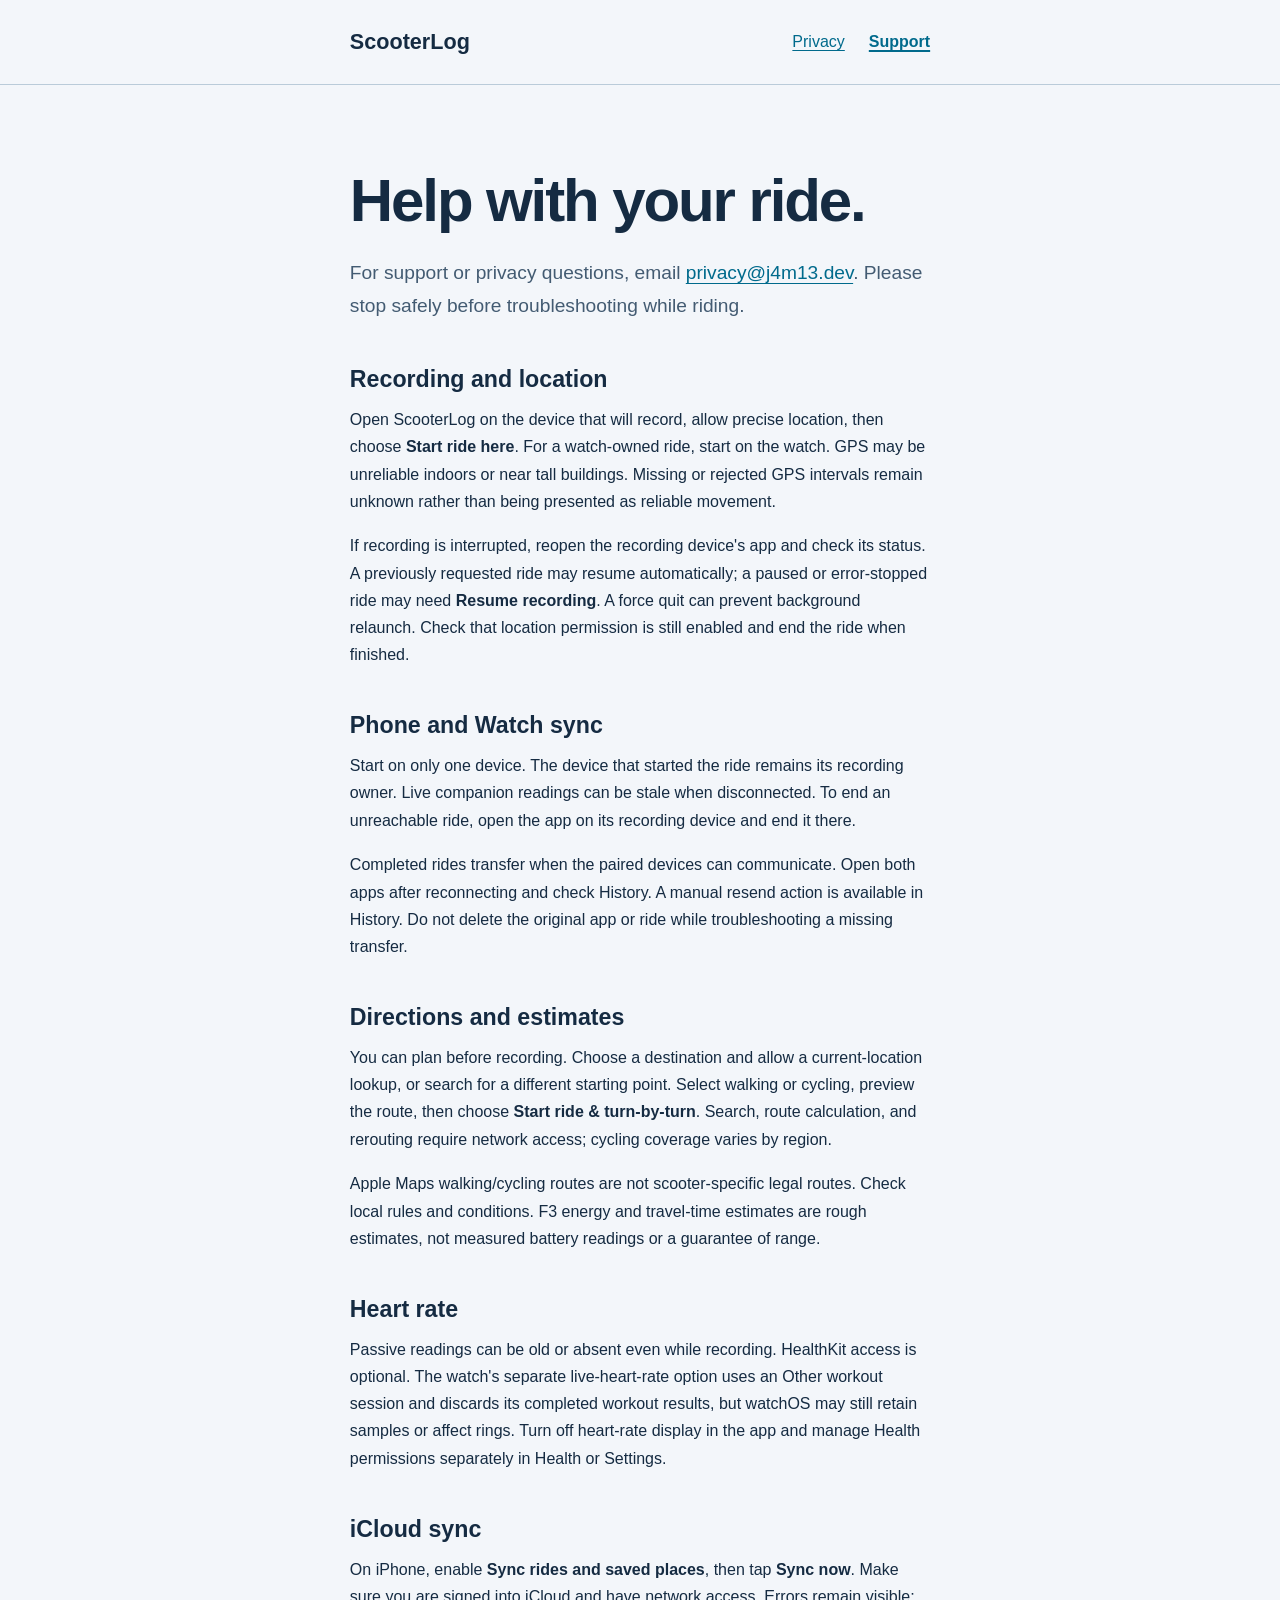
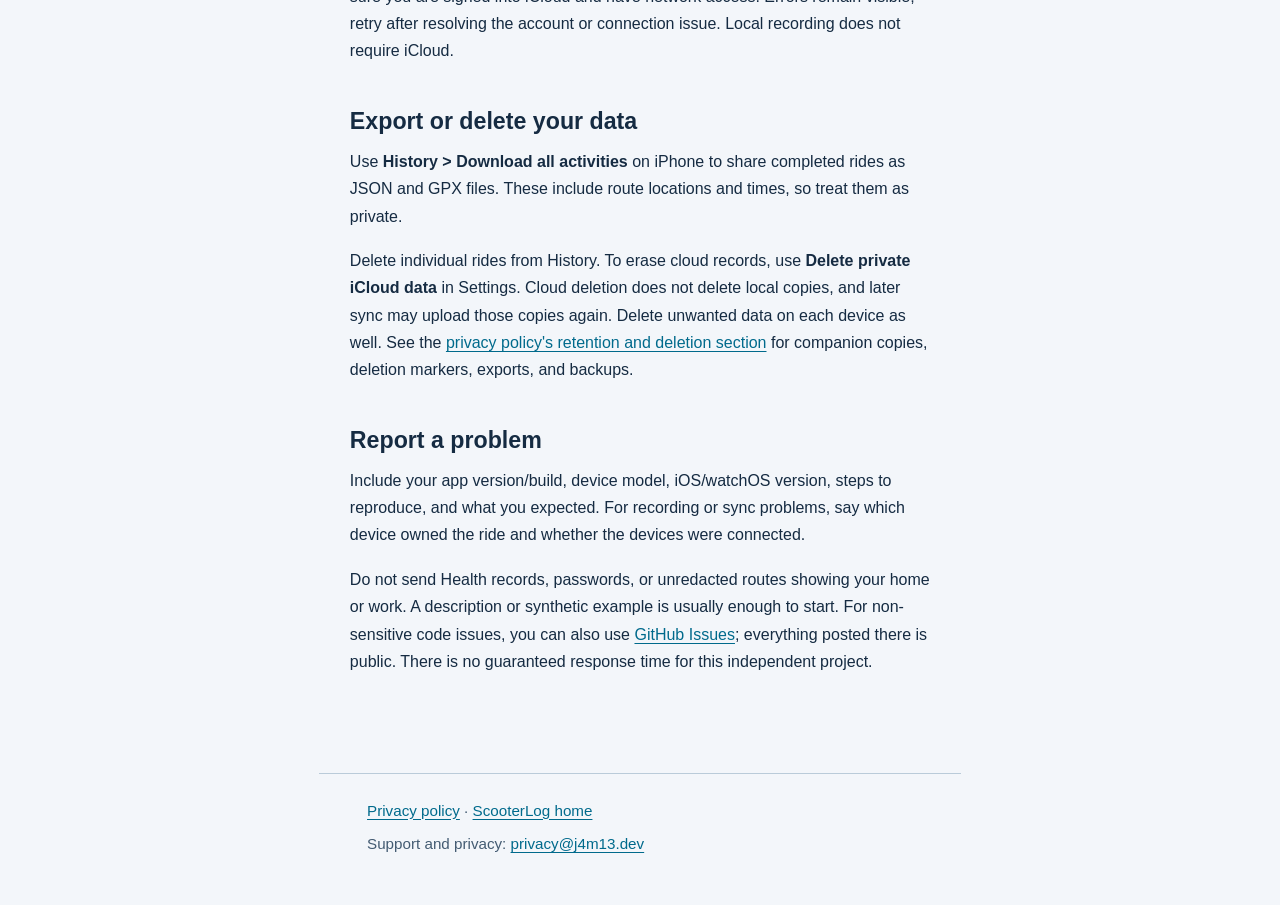
==== docs/support/index.html @ 21cbe698 "Add privacy and support site with MIT contribution guidance Co-authored-by: Copilot App <223556219+C" ====
<!doctype html>
<html lang="en">
<head>
  <meta charset="utf-8">
  <meta name="viewport" content="width=device-width, initial-scale=1">
  <meta name="description" content="Get help with ScooterLog recording, Apple Watch sync, directions, ride exports, and data deletion.">
  <title>Support — ScooterLog</title>
  <link rel="stylesheet" href="../styles.css">
</head>
<body>
  <a class="skip-link" href="#main">Skip to content</a>
  <header>
    <nav class="shell" aria-label="Main navigation">
      <a class="brand" href="../">ScooterLog</a>
      <a href="../privacy/">Privacy</a>
      <a href="./" aria-current="page">Support</a>
    </nav>
  </header>
  <main class="shell" id="main">
    <h1>Help with your ride.</h1>
    <p class="lead">For support or privacy questions, email <a href="mailto:privacy@j4m13.dev">privacy@j4m13.dev</a>. Please stop safely before troubleshooting while riding.</p>
    <h2>Recording and location</h2>
    <p>Open ScooterLog on the device that will record, allow precise location, then choose <strong>Start ride here</strong>. For a watch-owned ride, start on the watch. GPS may be unreliable indoors or near tall buildings. Missing or rejected GPS intervals remain unknown rather than being presented as reliable movement.</p>
    <p>If recording is interrupted, reopen the recording device's app and check its status. A previously requested ride may resume automatically; a paused or error-stopped ride may need <strong>Resume recording</strong>. A force quit can prevent background relaunch. Check that location permission is still enabled and end the ride when finished.</p>
    <h2>Phone and Watch sync</h2>
    <p>Start on only one device. The device that started the ride remains its recording owner. Live companion readings can be stale when disconnected. To end an unreachable ride, open the app on its recording device and end it there.</p>
    <p>Completed rides transfer when the paired devices can communicate. Open both apps after reconnecting and check History. A manual resend action is available in History. Do not delete the original app or ride while troubleshooting a missing transfer.</p>
    <h2>Directions and estimates</h2>
    <p>You can plan before recording. Choose a destination and allow a current-location lookup, or search for a different starting point. Select walking or cycling, preview the route, then choose <strong>Start ride &amp; turn-by-turn</strong>. Search, route calculation, and rerouting require network access; cycling coverage varies by region.</p>
    <p>Apple Maps walking/cycling routes are not scooter-specific legal routes. Check local rules and conditions. F3 energy and travel-time estimates are rough estimates, not measured battery readings or a guarantee of range.</p>
    <h2>Heart rate</h2>
    <p>Passive readings can be old or absent even while recording. HealthKit access is optional. The watch's separate live-heart-rate option uses an Other workout session and discards its completed workout results, but watchOS may still retain samples or affect rings. Turn off heart-rate display in the app and manage Health permissions separately in Health or Settings.</p>
    <h2>iCloud sync</h2>
    <p>On iPhone, enable <strong>Sync rides and saved places</strong>, then tap <strong>Sync now</strong>. Make sure you are signed into iCloud and have network access. Errors remain visible; retry after resolving the account or connection issue. Local recording does not require iCloud.</p>
    <h2>Export or delete your data</h2>
    <p>Use <strong>History &gt; Download all activities</strong> on iPhone to share completed rides as JSON and GPX files. These include route locations and times, so treat them as private.</p>
    <p>Delete individual rides from History. To erase cloud records, use <strong>Delete private iCloud data</strong> in Settings. Cloud deletion does not delete local copies, and later sync may upload those copies again. Delete unwanted data on each device as well. See the <a href="../privacy/#choices">privacy policy's retention and deletion section</a> for companion copies, deletion markers, exports, and backups.</p>
    <h2>Report a problem</h2>
    <p>Include your app version/build, device model, iOS/watchOS version, steps to reproduce, and what you expected. For recording or sync problems, say which device owned the ride and whether the devices were connected.</p>
    <p>Do not send Health records, passwords, or unredacted routes showing your home or work. A description or synthetic example is usually enough to start. For non-sensitive code issues, you can also use <a href="https://github.com/jamierytlewski/ScooterLog/issues">GitHub Issues</a>; everything posted there is public. There is no guaranteed response time for this independent project.</p>
  </main>
  <footer class="shell">
    <p><a href="../privacy/">Privacy policy</a> · <a href="../">ScooterLog home</a></p>
    <p>Support and privacy: <a href="mailto:privacy@j4m13.dev">privacy@j4m13.dev</a></p>
  </footer>
</body>
</html>
---- docs/styles.css ----
:root {
  color-scheme: light dark;
  --canvas: #f3f6fa;
  --ink: #152b42;
  --muted: #435b72;
  --accent: #006a8c;
  --rule: #bacbd9;
  --focus: #006a8c;
  font-family: -apple-system, BlinkMacSystemFont, "Segoe UI", sans-serif;
}

* { box-sizing: border-box; }
body { margin: 0; background: var(--canvas); color: var(--ink); line-height: 1.7; }
a { color: var(--accent); text-underline-offset: 0.2em; overflow-wrap: anywhere; }
a:hover { text-decoration-thickness: 0.15em; }
a:focus-visible { outline: 3px solid var(--focus); outline-offset: 5px; border-radius: 2px; }
.skip-link { position: absolute; top: -6rem; left: 1rem; padding: 0.75rem; background: var(--canvas); }
.skip-link:focus { top: 0.5rem; }
.shell { max-width: 76ch; margin-inline: auto; padding-inline: clamp(1.25rem, 5vw, 3rem); }
header { border-bottom: 1px solid var(--rule); }
header nav { display: flex; flex-wrap: wrap; align-items: center; gap: 0.25rem 1.5rem; padding-block: 1.25rem; }
header nav a { display: inline-flex; align-items: center; min-height: 44px; }
.brand { color: var(--ink); font-size: 1.35rem; font-weight: 750; text-decoration: none; margin-right: auto; }
header nav [aria-current="page"] { font-weight: 700; text-decoration-thickness: 0.15em; }
main { padding-block: clamp(2.5rem, 7vw, 5rem); }
h1, h2, h3 { line-height: 1.2; text-wrap: balance; }
h1 { font-size: clamp(2.25rem, 7vw, 3.75rem); letter-spacing: -0.035em; margin: 0 0 1.25rem; }
h2 { font-size: 1.45rem; margin: 2.75rem 0 0.75rem; }
h3 { font-size: 1.1rem; margin: 1.75rem 0 0.5rem; }
p, ul, ol { margin: 0 0 1.1rem; }
ul, ol { padding-left: 1.5rem; }
li { margin-block: 0.5rem; padding-left: 0.2rem; }
.lead { font-size: 1.2rem; color: var(--muted); }
.updated, footer { font-size: 0.95rem; color: var(--muted); }
.contents { padding-block: 1rem; border-block: 1px solid var(--rule); margin-block: 2rem; }
.contents p { margin-bottom: 0.5rem; font-weight: 650; }
.contents ul { margin-bottom: 0; }
.resources { list-style: none; padding: 0; margin-top: 2.5rem; border-top: 1px solid var(--rule); }
.resources li { padding: 1.5rem 0; margin: 0; border-bottom: 1px solid var(--rule); }
.resources a { font-size: 1.35rem; font-weight: 650; }
.resources p { margin: 0.4rem 0 0; color: var(--muted); }
footer { border-top: 1px solid var(--rule); padding-block: 1.5rem 2.5rem; }
footer p { margin-bottom: 0.5rem; }

@media (prefers-color-scheme: dark) {
  :root {
    --canvas: #071321;
    --ink: #edf4fa;
    --muted: #b6cadd;
    --accent: #63dcf5;
    --rule: #3a526a;
    --focus: #63dcf5;
  }
}
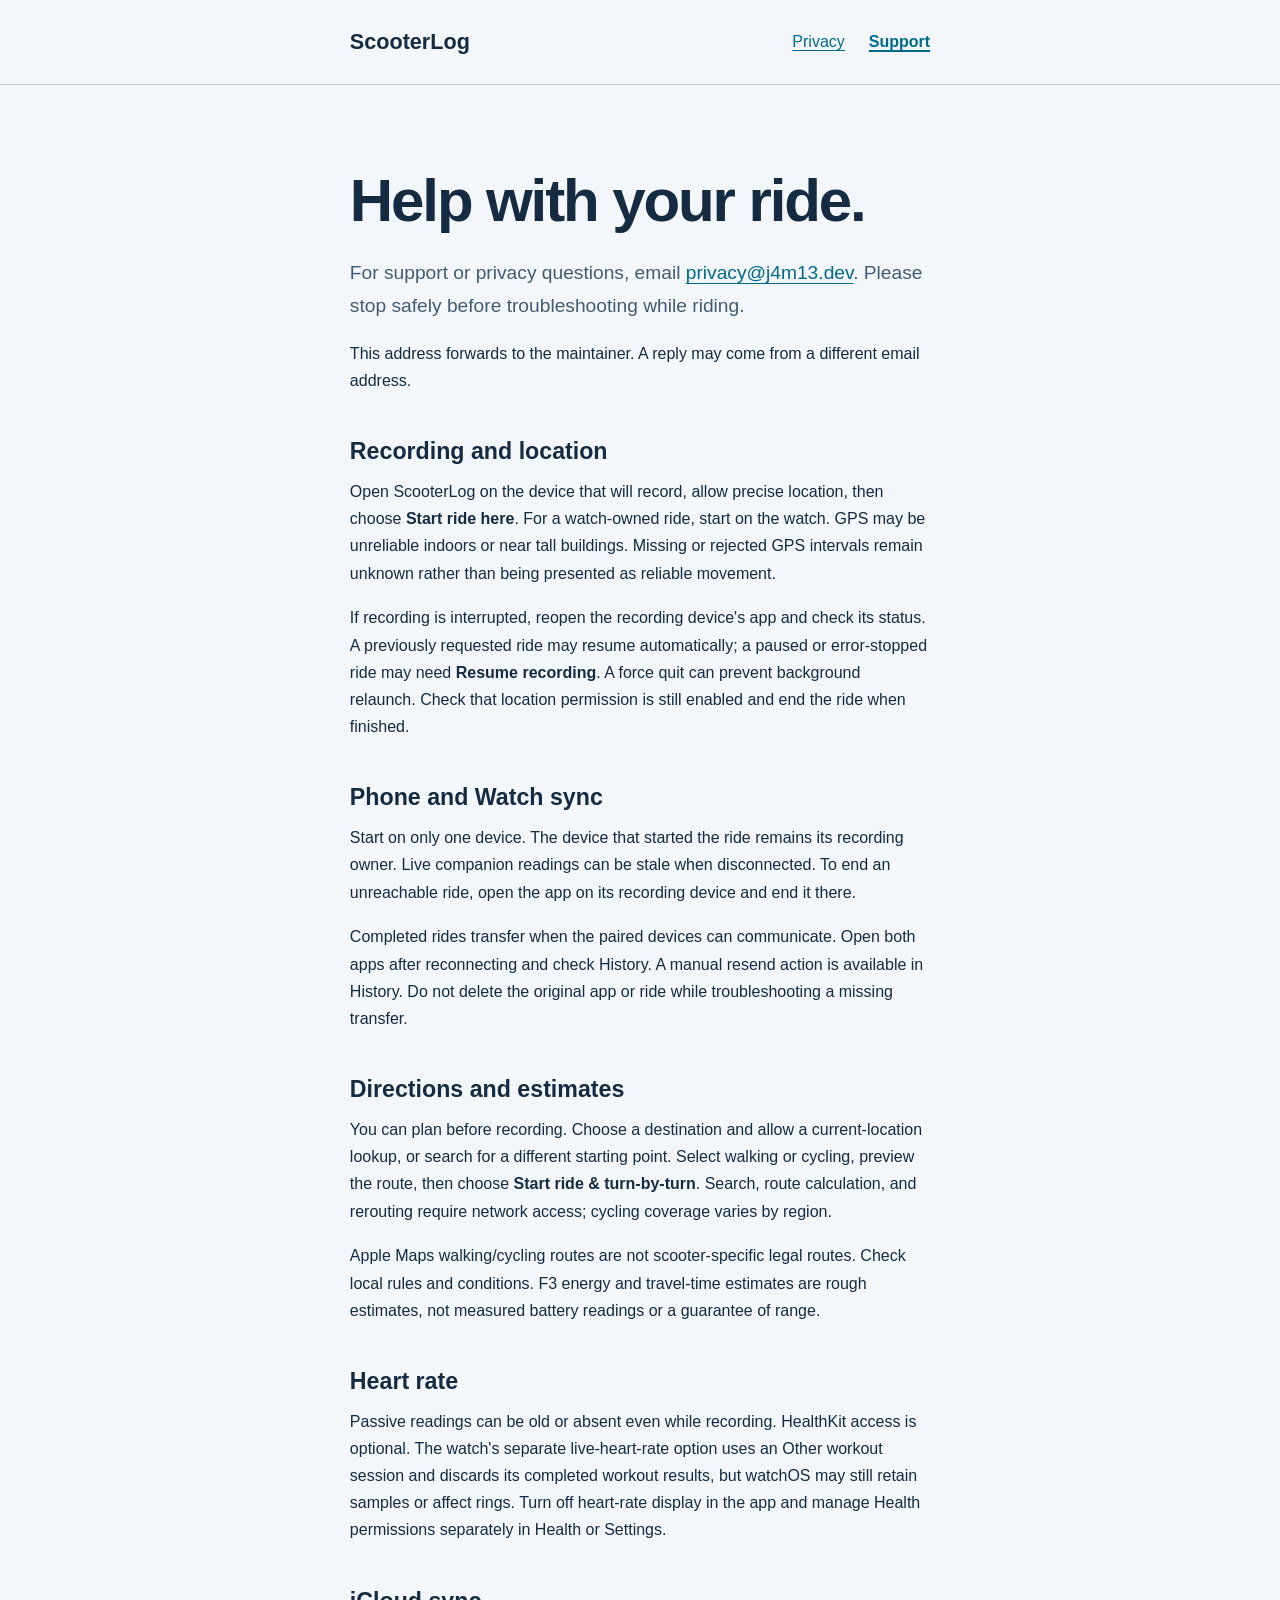
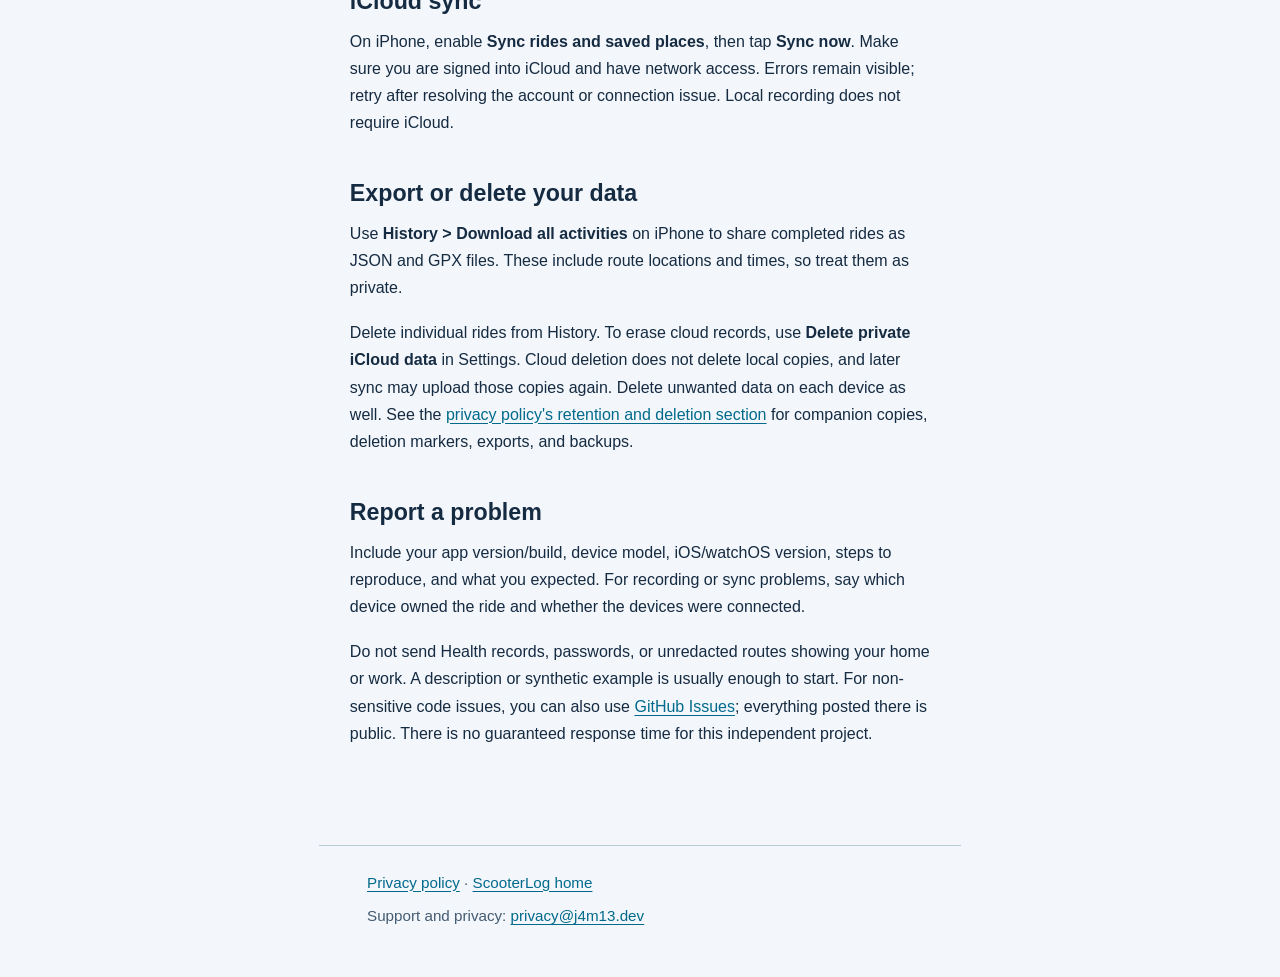
==== commit af3462e4: "Clarify support email forwarding and replies Co-authored-by: Copilot App <223556219+Copilot@users.no" ====
--- a/docs/support/index.html
+++ b/docs/support/index.html
@@ -19,6 +19,7 @@
   <main class="shell" id="main">
     <h1>Help with your ride.</h1>
     <p class="lead">For support or privacy questions, email <a href="mailto:privacy@j4m13.dev">privacy@j4m13.dev</a>. Please stop safely before troubleshooting while riding.</p>
+    <p>This address forwards to the maintainer. A reply may come from a different email address.</p>
     <h2>Recording and location</h2>
     <p>Open ScooterLog on the device that will record, allow precise location, then choose <strong>Start ride here</strong>. For a watch-owned ride, start on the watch. GPS may be unreliable indoors or near tall buildings. Missing or rejected GPS intervals remain unknown rather than being presented as reliable movement.</p>
     <p>If recording is interrupted, reopen the recording device's app and check its status. A previously requested ride may resume automatically; a paused or error-stopped ride may need <strong>Resume recording</strong>. A force quit can prevent background relaunch. Check that location permission is still enabled and end the ride when finished.</p>
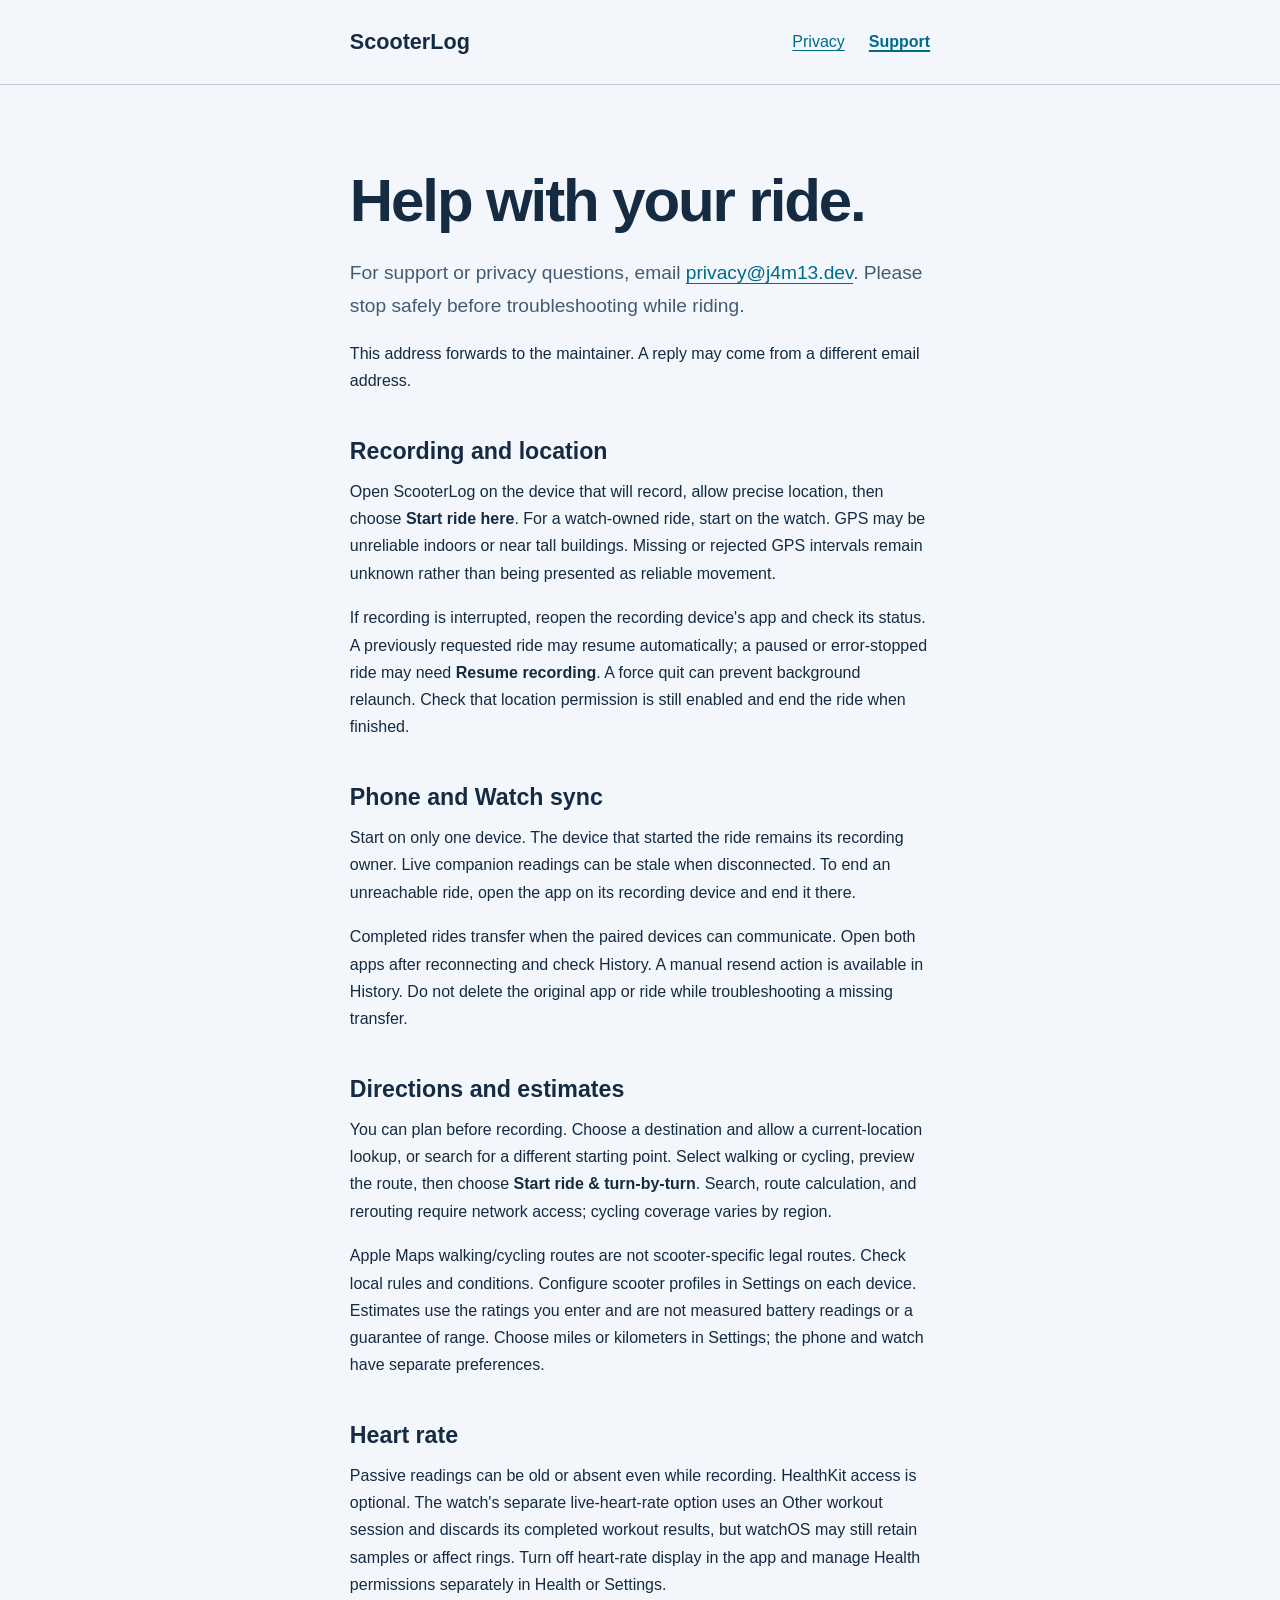
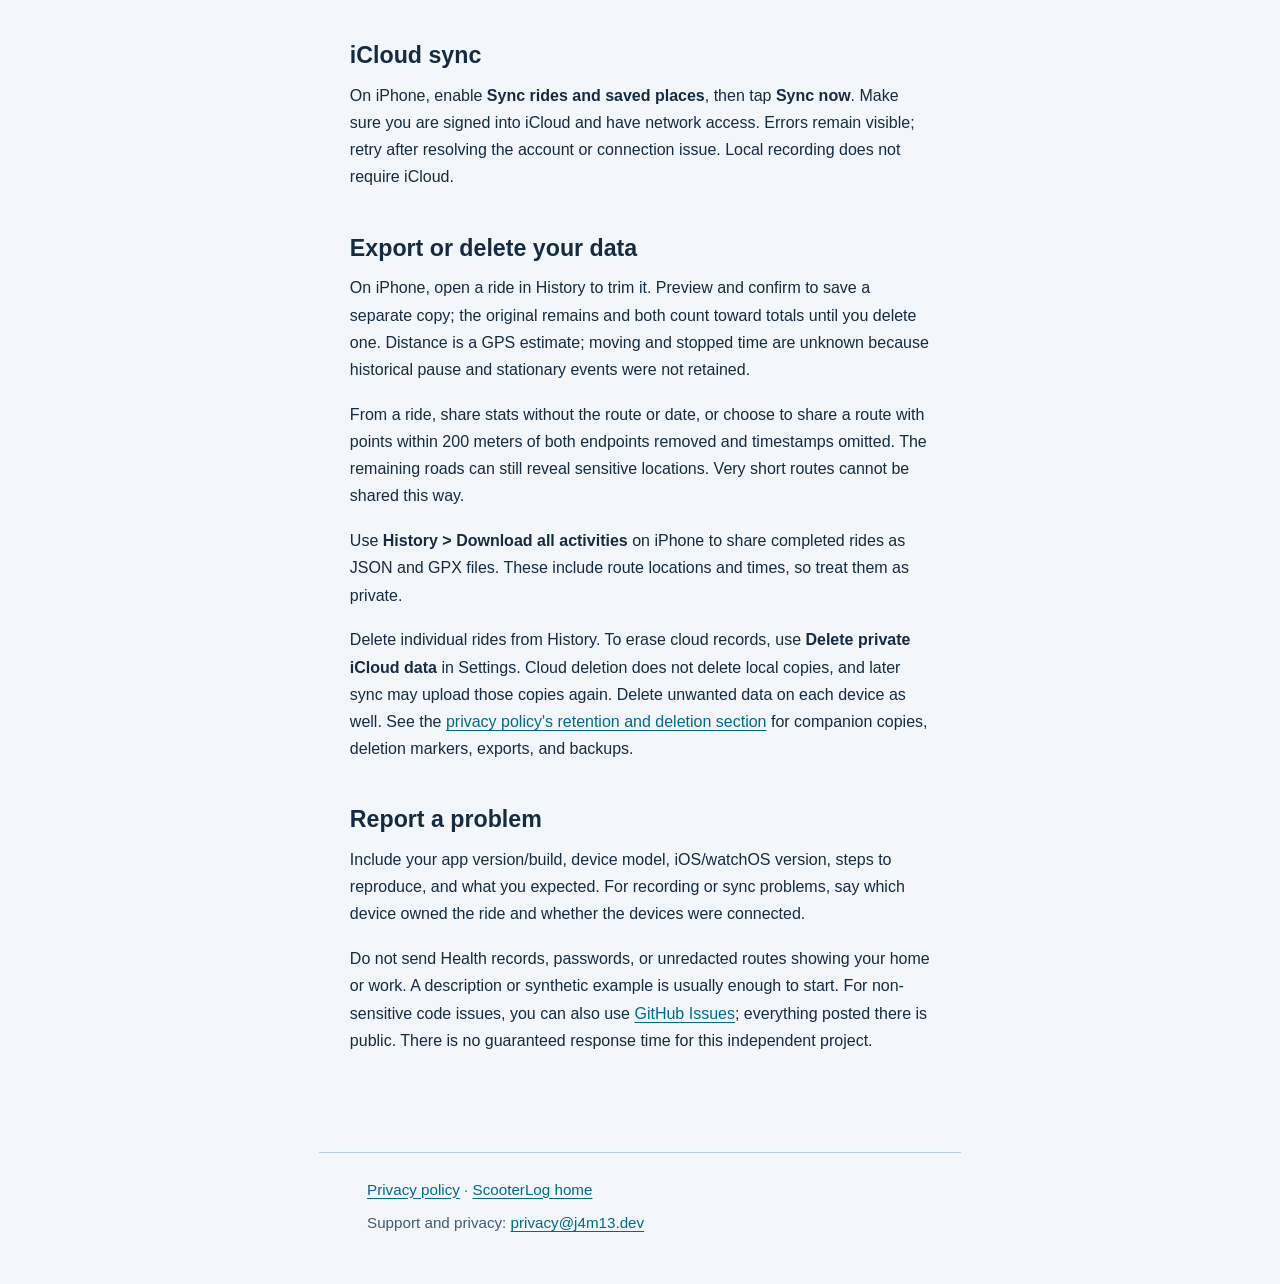
==== commit cda42f89: "Save uncommitted changes" ====
--- a/docs/support/index.html
+++ b/docs/support/index.html
@@ -28,12 +28,14 @@
     <p>Completed rides transfer when the paired devices can communicate. Open both apps after reconnecting and check History. A manual resend action is available in History. Do not delete the original app or ride while troubleshooting a missing transfer.</p>
     <h2>Directions and estimates</h2>
     <p>You can plan before recording. Choose a destination and allow a current-location lookup, or search for a different starting point. Select walking or cycling, preview the route, then choose <strong>Start ride &amp; turn-by-turn</strong>. Search, route calculation, and rerouting require network access; cycling coverage varies by region.</p>
-    <p>Apple Maps walking/cycling routes are not scooter-specific legal routes. Check local rules and conditions. F3 energy and travel-time estimates are rough estimates, not measured battery readings or a guarantee of range.</p>
+    <p>Apple Maps walking/cycling routes are not scooter-specific legal routes. Check local rules and conditions. Configure scooter profiles in Settings on each device. Estimates use the ratings you enter and are not measured battery readings or a guarantee of range. Choose miles or kilometers in Settings; the phone and watch have separate preferences.</p>
     <h2>Heart rate</h2>
     <p>Passive readings can be old or absent even while recording. HealthKit access is optional. The watch's separate live-heart-rate option uses an Other workout session and discards its completed workout results, but watchOS may still retain samples or affect rings. Turn off heart-rate display in the app and manage Health permissions separately in Health or Settings.</p>
     <h2>iCloud sync</h2>
     <p>On iPhone, enable <strong>Sync rides and saved places</strong>, then tap <strong>Sync now</strong>. Make sure you are signed into iCloud and have network access. Errors remain visible; retry after resolving the account or connection issue. Local recording does not require iCloud.</p>
     <h2>Export or delete your data</h2>
+    <p>On iPhone, open a ride in History to trim it. Preview and confirm to save a separate copy; the original remains and both count toward totals until you delete one. Distance is a GPS estimate; moving and stopped time are unknown because historical pause and stationary events were not retained.</p>
+    <p>From a ride, share stats without the route or date, or choose to share a route with points within 200 meters of both endpoints removed and timestamps omitted. The remaining roads can still reveal sensitive locations. Very short routes cannot be shared this way.</p>
     <p>Use <strong>History &gt; Download all activities</strong> on iPhone to share completed rides as JSON and GPX files. These include route locations and times, so treat them as private.</p>
     <p>Delete individual rides from History. To erase cloud records, use <strong>Delete private iCloud data</strong> in Settings. Cloud deletion does not delete local copies, and later sync may upload those copies again. Delete unwanted data on each device as well. See the <a href="../privacy/#choices">privacy policy's retention and deletion section</a> for companion copies, deletion markers, exports, and backups.</p>
     <h2>Report a problem</h2>
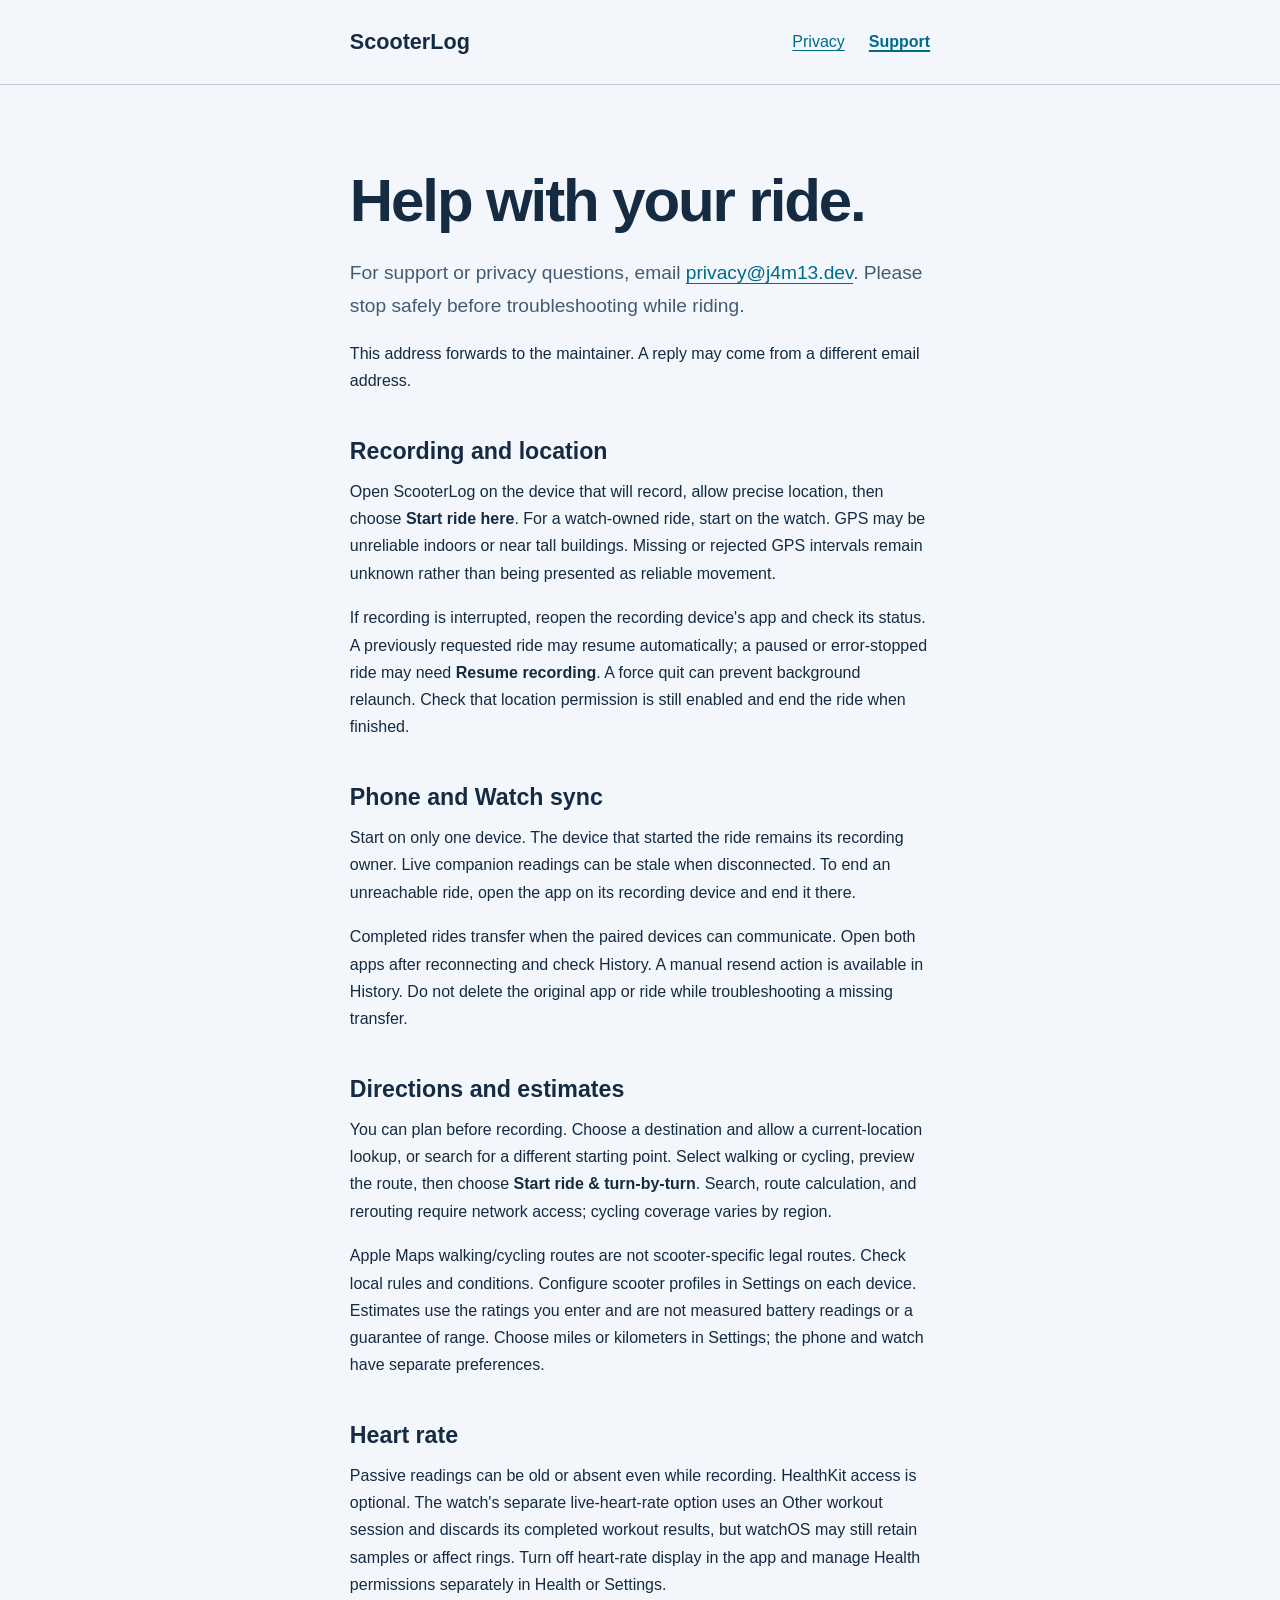
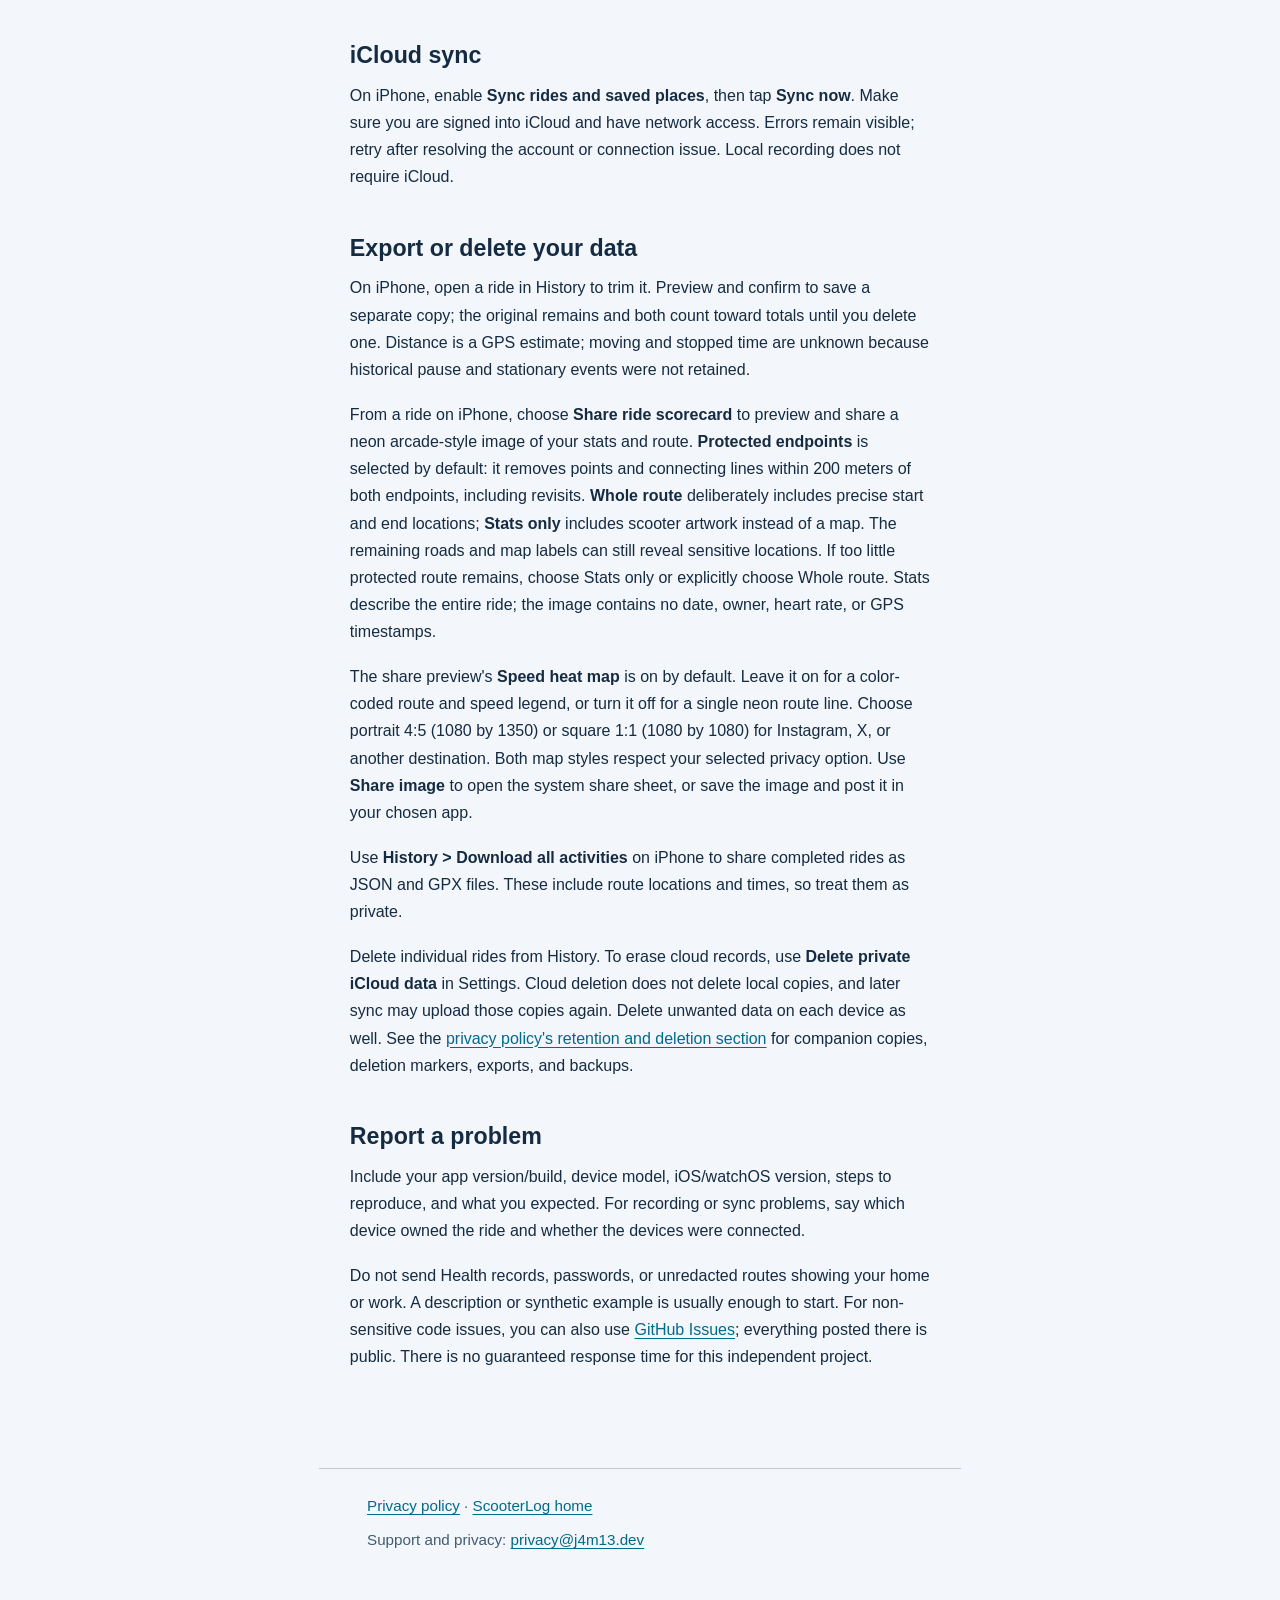
==== commit 9d2c54f0: "Optimus Prime rolls out arcade scorecards and rescues stranded rides Add neon ride images with MapKi" ====
--- a/docs/support/index.html
+++ b/docs/support/index.html
@@ -35,7 +35,8 @@
     <p>On iPhone, enable <strong>Sync rides and saved places</strong>, then tap <strong>Sync now</strong>. Make sure you are signed into iCloud and have network access. Errors remain visible; retry after resolving the account or connection issue. Local recording does not require iCloud.</p>
     <h2>Export or delete your data</h2>
     <p>On iPhone, open a ride in History to trim it. Preview and confirm to save a separate copy; the original remains and both count toward totals until you delete one. Distance is a GPS estimate; moving and stopped time are unknown because historical pause and stationary events were not retained.</p>
-    <p>From a ride, share stats without the route or date, or choose to share a route with points within 200 meters of both endpoints removed and timestamps omitted. The remaining roads can still reveal sensitive locations. Very short routes cannot be shared this way.</p>
+    <p>From a ride on iPhone, choose <strong>Share ride scorecard</strong> to preview and share a neon arcade-style image of your stats and route. <strong>Protected endpoints</strong> is selected by default: it removes points and connecting lines within 200 meters of both endpoints, including revisits. <strong>Whole route</strong> deliberately includes precise start and end locations; <strong>Stats only</strong> includes scooter artwork instead of a map. The remaining roads and map labels can still reveal sensitive locations. If too little protected route remains, choose Stats only or explicitly choose Whole route. Stats describe the entire ride; the image contains no date, owner, heart rate, or GPS timestamps.</p>
+    <p>The share preview's <strong>Speed heat map</strong> is on by default. Leave it on for a color-coded route and speed legend, or turn it off for a single neon route line. Choose portrait 4:5 (1080 by 1350) or square 1:1 (1080 by 1080) for Instagram, X, or another destination. Both map styles respect your selected privacy option. Use <strong>Share image</strong> to open the system share sheet, or save the image and post it in your chosen app.</p>
     <p>Use <strong>History &gt; Download all activities</strong> on iPhone to share completed rides as JSON and GPX files. These include route locations and times, so treat them as private.</p>
     <p>Delete individual rides from History. To erase cloud records, use <strong>Delete private iCloud data</strong> in Settings. Cloud deletion does not delete local copies, and later sync may upload those copies again. Delete unwanted data on each device as well. See the <a href="../privacy/#choices">privacy policy's retention and deletion section</a> for companion copies, deletion markers, exports, and backups.</p>
     <h2>Report a problem</h2>
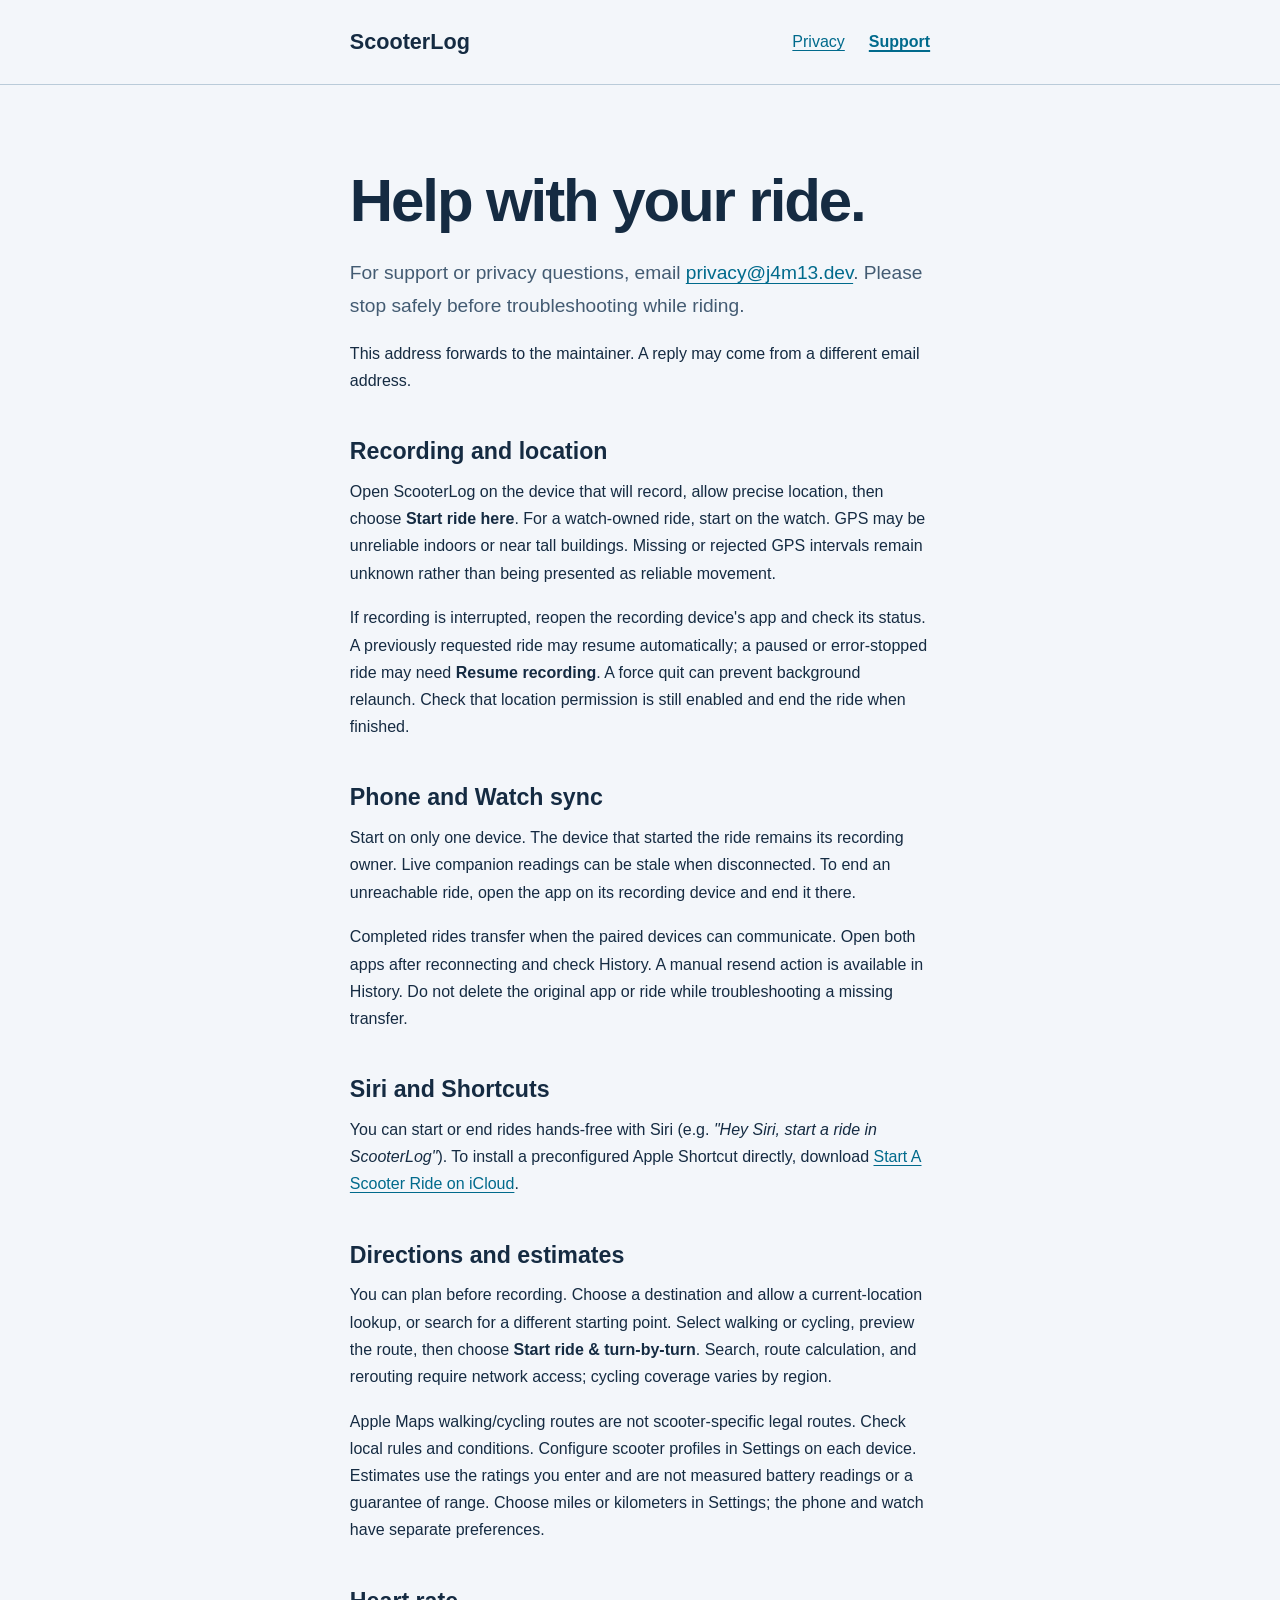
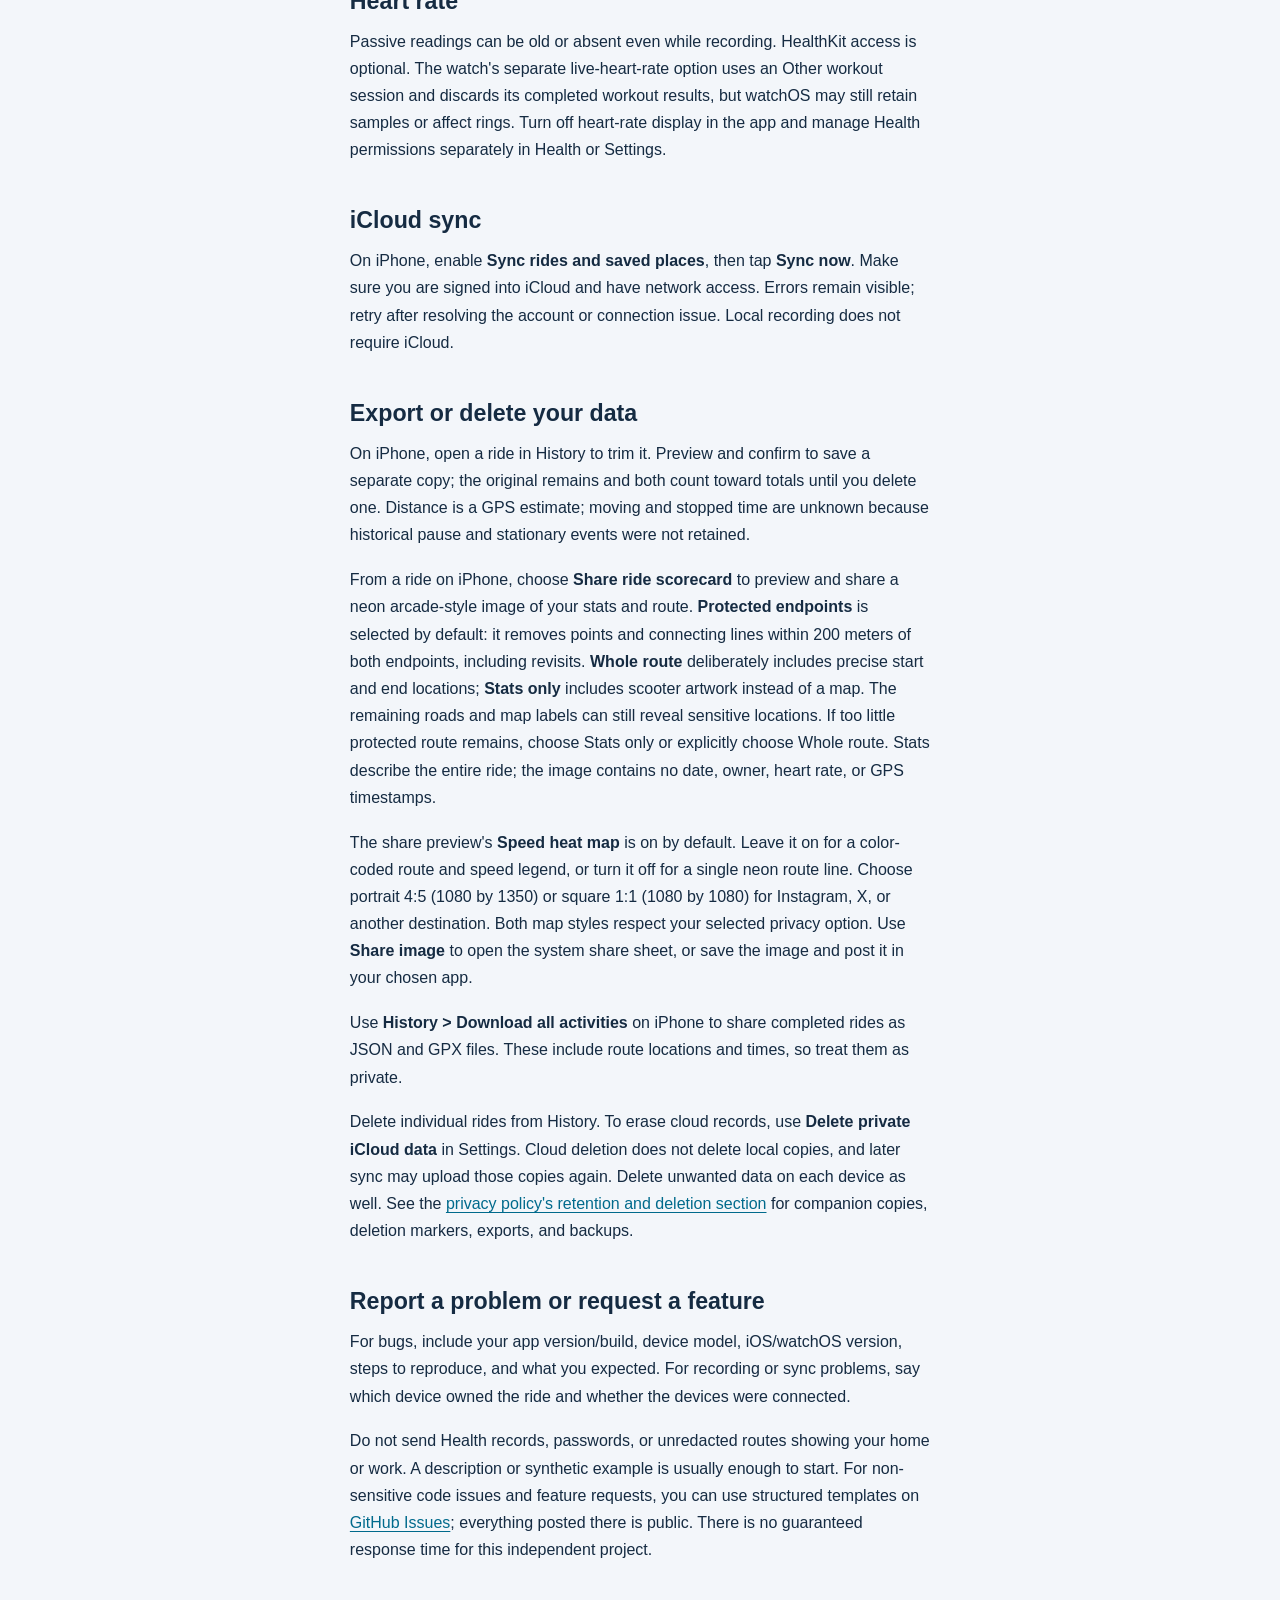
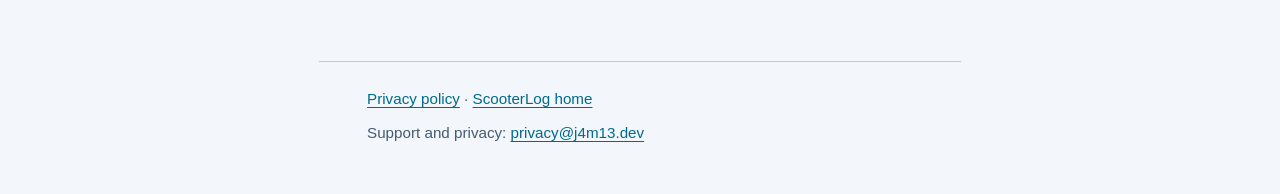
==== commit f3b048fb: "feat(grid): initialize open protocols, issue templates, and lightcycle shortcuts - Establish User in" ====
--- a/docs/support/index.html
+++ b/docs/support/index.html
@@ -26,6 +26,8 @@
     <h2>Phone and Watch sync</h2>
     <p>Start on only one device. The device that started the ride remains its recording owner. Live companion readings can be stale when disconnected. To end an unreachable ride, open the app on its recording device and end it there.</p>
     <p>Completed rides transfer when the paired devices can communicate. Open both apps after reconnecting and check History. A manual resend action is available in History. Do not delete the original app or ride while troubleshooting a missing transfer.</p>
+    <h2>Siri and Shortcuts</h2>
+    <p>You can start or end rides hands-free with Siri (e.g. <em>"Hey Siri, start a ride in ScooterLog"</em>). To install a preconfigured Apple Shortcut directly, download <a href="https://www.icloud.com/shortcuts/5d76569857bc4ecfb25fe953b485ecb0">Start A Scooter Ride on iCloud</a>.</p>
     <h2>Directions and estimates</h2>
     <p>You can plan before recording. Choose a destination and allow a current-location lookup, or search for a different starting point. Select walking or cycling, preview the route, then choose <strong>Start ride &amp; turn-by-turn</strong>. Search, route calculation, and rerouting require network access; cycling coverage varies by region.</p>
     <p>Apple Maps walking/cycling routes are not scooter-specific legal routes. Check local rules and conditions. Configure scooter profiles in Settings on each device. Estimates use the ratings you enter and are not measured battery readings or a guarantee of range. Choose miles or kilometers in Settings; the phone and watch have separate preferences.</p>
@@ -39,9 +41,9 @@
     <p>The share preview's <strong>Speed heat map</strong> is on by default. Leave it on for a color-coded route and speed legend, or turn it off for a single neon route line. Choose portrait 4:5 (1080 by 1350) or square 1:1 (1080 by 1080) for Instagram, X, or another destination. Both map styles respect your selected privacy option. Use <strong>Share image</strong> to open the system share sheet, or save the image and post it in your chosen app.</p>
     <p>Use <strong>History &gt; Download all activities</strong> on iPhone to share completed rides as JSON and GPX files. These include route locations and times, so treat them as private.</p>
     <p>Delete individual rides from History. To erase cloud records, use <strong>Delete private iCloud data</strong> in Settings. Cloud deletion does not delete local copies, and later sync may upload those copies again. Delete unwanted data on each device as well. See the <a href="../privacy/#choices">privacy policy's retention and deletion section</a> for companion copies, deletion markers, exports, and backups.</p>
-    <h2>Report a problem</h2>
-    <p>Include your app version/build, device model, iOS/watchOS version, steps to reproduce, and what you expected. For recording or sync problems, say which device owned the ride and whether the devices were connected.</p>
-    <p>Do not send Health records, passwords, or unredacted routes showing your home or work. A description or synthetic example is usually enough to start. For non-sensitive code issues, you can also use <a href="https://github.com/jamierytlewski/ScooterLog/issues">GitHub Issues</a>; everything posted there is public. There is no guaranteed response time for this independent project.</p>
+    <h2>Report a problem or request a feature</h2>
+    <p>For bugs, include your app version/build, device model, iOS/watchOS version, steps to reproduce, and what you expected. For recording or sync problems, say which device owned the ride and whether the devices were connected.</p>
+    <p>Do not send Health records, passwords, or unredacted routes showing your home or work. A description or synthetic example is usually enough to start. For non-sensitive code issues and feature requests, you can use structured templates on <a href="https://github.com/jamierytlewski/ScooterLog/issues">GitHub Issues</a>; everything posted there is public. There is no guaranteed response time for this independent project.</p>
   </main>
   <footer class="shell">
     <p><a href="../privacy/">Privacy policy</a> · <a href="../">ScooterLog home</a></p>
